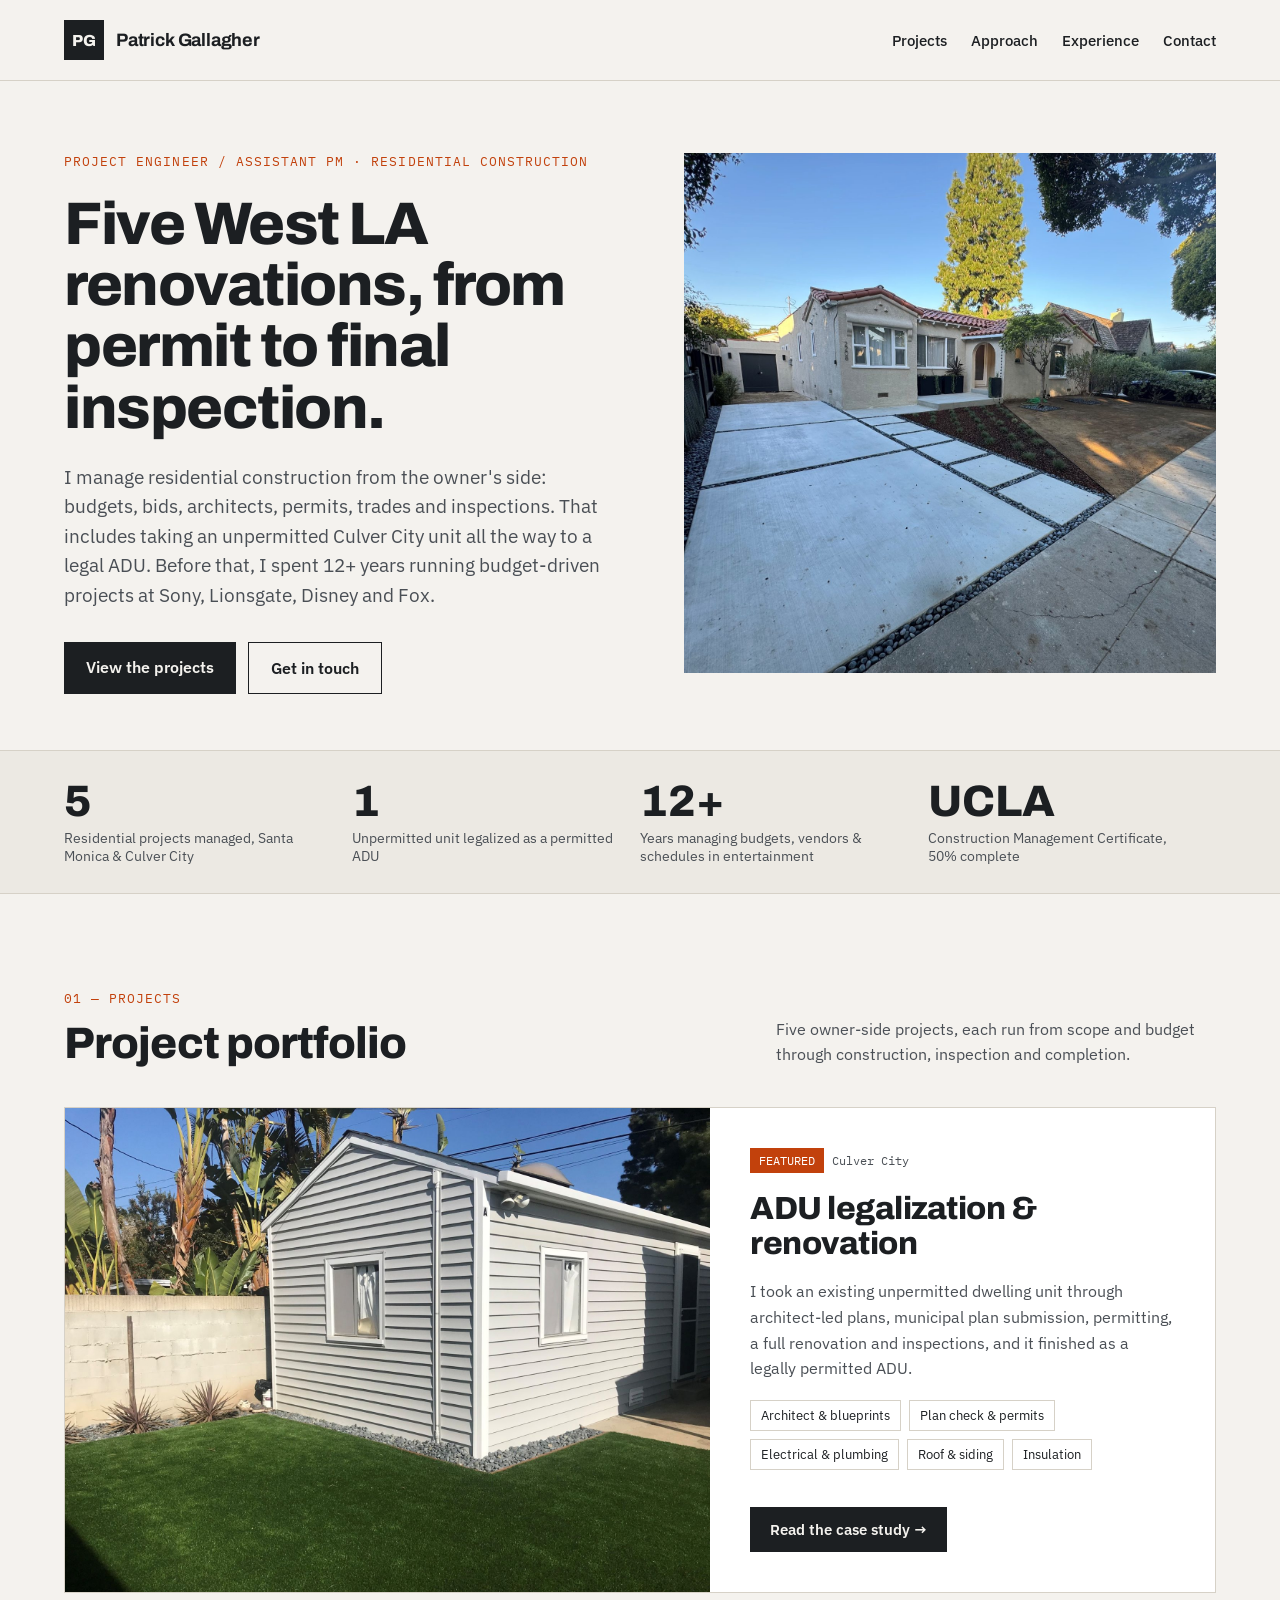
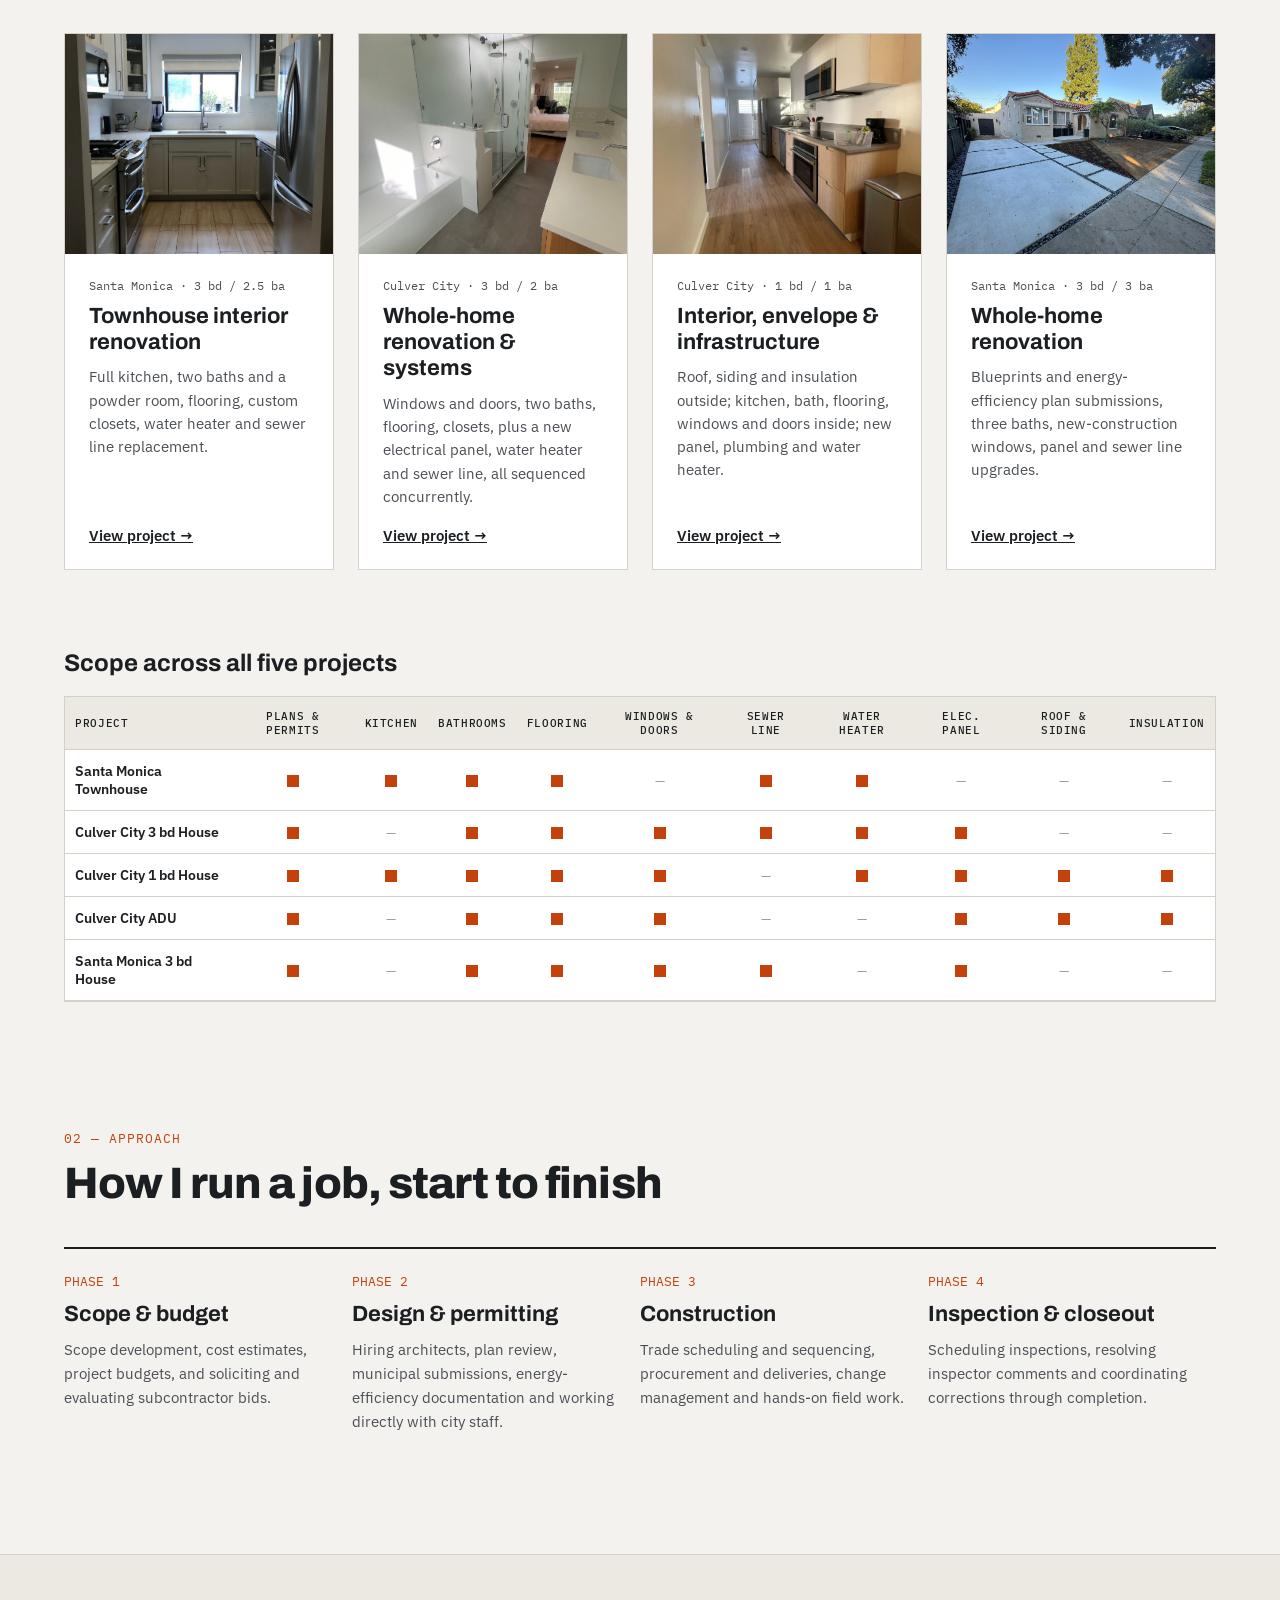
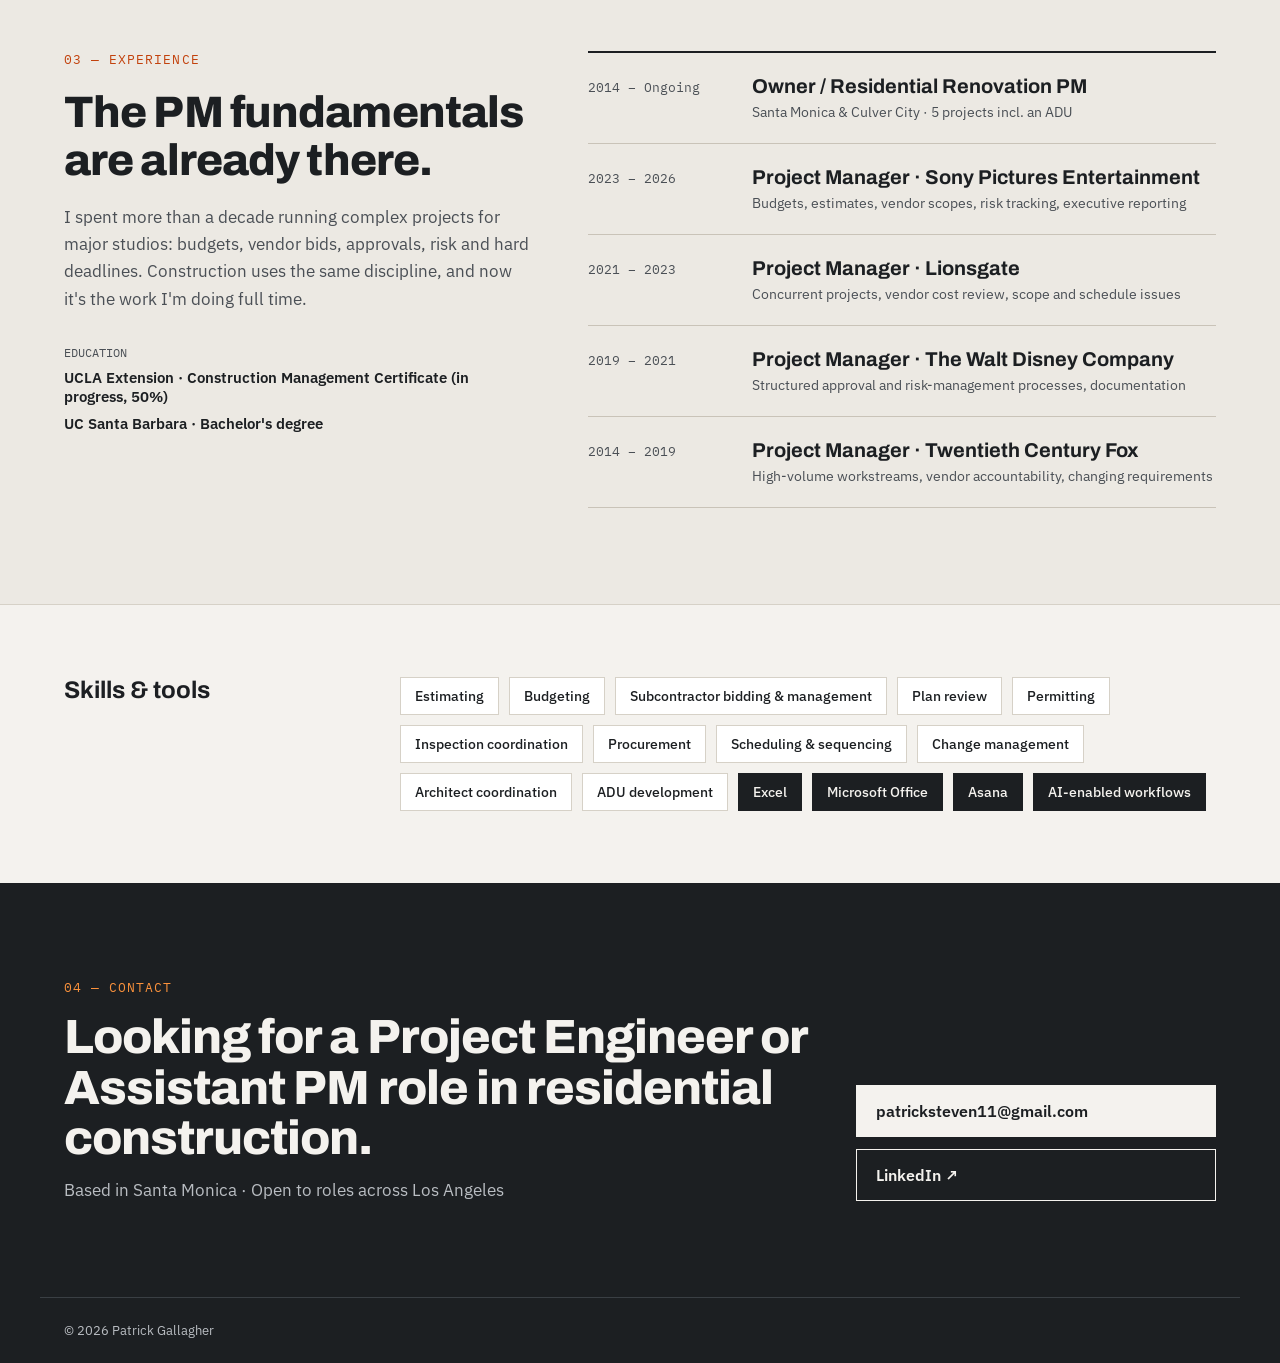
==== index.html @ 3f06aaa2 "Add files via upload" ====
<!doctype html>
<html lang="en">
<head>
<meta charset="utf-8">
<meta name="viewport" content="width=device-width, initial-scale=1">
<title>Patrick Gallagher | Construction Project Portfolio</title>
<meta name="description" content="Owner-side residential construction PM: five West LA renovations, including an unpermitted Culver City unit legalized as an ADU.">
<meta property="og:title" content="Patrick Gallagher | Construction Project Portfolio">
<meta property="og:description" content="Owner-side residential construction PM: five West LA renovations, including an unpermitted Culver City unit legalized as an ADU.">
<link rel="preconnect" href="https://fonts.googleapis.com">
<link rel="preconnect" href="https://fonts.gstatic.com" crossorigin>
<link href="https://fonts.googleapis.com/css2?family=Archivo:wght@500;600;700;800&family=IBM+Plex+Mono:wght@400;500&family=IBM+Plex+Sans:wght@400;500;600&display=swap" rel="stylesheet">
<link rel="stylesheet" href="/styles.css">
</head>
<body>
<header class="top"><nav class="wrap" aria-label="Primary"><a href="/" class="brand"><span class="mark">PG</span><span class="name">Patrick Gallagher</span></a>
<div class="navlinks"><a href="#projects">Projects</a><a href="#approach">Approach</a><a href="#experience">Experience</a><a href="#contact">Contact</a></div></nav></header>
<main>
<section id="top" class="wrap hero">
<div class="copy">
<p class="eyebrow">Project Engineer / Assistant PM · Residential Construction</p>
<h1>Five West LA renovations, from permit to final inspection.</h1>
<p class="lede">I manage residential construction from the owner's side: budgets, bids, architects, permits, trades and inspections. That includes taking an unpermitted Culver City unit all the way to a legal ADU. Before that, I spent 12+ years running budget-driven projects at Sony, Lionsgate, Disney and Fox.</p>
<div class="cta"><a class="btn btn-dark" href="#projects">View the projects</a><a class="btn btn-line" href="#contact">Get in touch</a></div>
</div>
<img src="/images/sm5-front-after.jpg" alt="Finished front of the Santa Monica house with new concrete driveway, walkway and front landscaping" style="flex:1 1 440px;min-width:0;height:520px;object-position:30% 60%">
</section>
<section class="stats" aria-label="At a glance"><div class="wrap">
<div class="stat"><b>5</b><span>Residential projects managed, Santa Monica &amp; Culver City</span></div>
<div class="stat"><b>1</b><span>Unpermitted unit legalized as a permitted ADU</span></div>
<div class="stat"><b>12+</b><span>Years managing budgets, vendors &amp; schedules in entertainment</span></div>
<div class="stat"><b>UCLA</b><span>Construction Management Certificate, 50% complete</span></div>
</div></section>
<section id="projects" class="wrap sec">
<div class="sechead"><div><p class="eyebrow">01 — Projects</p><h2 class="big">Project portfolio</h2></div>
<p style="margin:0;max-width:440px;font-size:16px;line-height:1.55;color:#4A4F55">Five owner-side projects, each run from scope and budget through construction, inspection and completion.</p></div>
<article class="featured">
<img src="/images/adu-after.jpg" alt="Finished Culver City ADU with new siding, windows and landscaping">
<div class="body">
<div style="display:flex;flex-wrap:wrap;gap:8px;align-items:center"><span class="tag">FEATURED</span><span class="mono muted" style="font-size:12px">Culver City</span></div>
<h3 class="disp" style="margin:0;font-weight:800;font-size:32px;line-height:1.1;letter-spacing:-.015em">ADU legalization &amp; renovation</h3>
<p style="margin:0;font-size:16px;line-height:1.6;color:#4A4F55">I took an existing unpermitted dwelling unit through architect-led plans, municipal plan submission, permitting, a full renovation and inspections, and it finished as a legally permitted ADU.</p>
<ul class="chips"><li>Architect &amp; blueprints</li><li>Plan check &amp; permits</li><li>Electrical &amp; plumbing</li><li>Roof &amp; siding</li><li>Insulation</li></ul>
<a class="btn btn-dark" href="/culver-city-adu" style="margin-top:auto;align-self:flex-start;font-size:15px;padding:13px 20px">Read the case study →</a>
</div></article>
<div class="cards">
<article class="card"><img src="/images/smth-kitchen-after.jpg" alt="Finished townhouse kitchen with gray shaker cabinets, quartz counters and stainless appliances" loading="lazy" style="object-position:center 55%"><div class="body"><span class="mono muted" style="font-size:12px">Santa Monica · 3 bd / 2.5 ba</span><h3>Townhouse interior renovation</h3><p>Full kitchen, two baths and a powder room, flooring, custom closets, water heater and sewer line replacement.</p><a class="more" href="/santa-monica-townhouse">View project →</a></div></article>
<article class="card"><img src="/images/cc2-bath1-after.jpg" alt="Finished primary bathroom with glass shower, soaking tub and double vanity" loading="lazy" style="object-position:center 55%"><div class="body"><span class="mono muted" style="font-size:12px">Culver City · 3 bd / 2 ba</span><h3>Whole-home renovation &amp; systems</h3><p>Windows and doors, two baths, flooring, closets, plus a new electrical panel, water heater and sewer line, all sequenced concurrently.</p><a class="more" href="/culver-city-3bd">View project →</a></div></article>
<article class="card"><img src="/images/cc1-kitchen-after.jpg" alt="New kitchen in the Culver City one-bedroom house" loading="lazy" style="object-position:center 60%"><div class="body"><span class="mono muted" style="font-size:12px">Culver City · 1 bd / 1 ba</span><h3>Interior, envelope &amp; infrastructure</h3><p>Roof, siding and insulation outside; kitchen, bath, flooring, windows and doors inside; new panel, plumbing and water heater.</p><a class="more" href="/culver-city-1bd">View project →</a></div></article>
<article class="card"><img src="/images/sm5-front-after.jpg" alt="Finished front of the Santa Monica house with new driveway and walkway" loading="lazy" style="object-position:center 55%"><div class="body"><span class="mono muted" style="font-size:12px">Santa Monica · 3 bd / 3 ba</span><h3>Whole-home renovation</h3><p>Blueprints and energy-efficiency plan submissions, three baths, new-construction windows, panel and sewer line upgrades.</p><a class="more" href="/santa-monica-house">View project →</a></div></article>
</div>
</section>
<section class="wrap" aria-labelledby="matrix-h" style="padding-top:48px;padding-bottom:32px;display:flex;flex-direction:column;gap:20px"><h3 id="matrix-h" class="disp" style="margin:0;font-weight:700;font-size:24px">Scope across all five projects</h3><div class="matrix"><table><thead><tr><th scope="col">Project</th><th scope="col">Plans &amp; Permits</th><th scope="col">Kitchen</th><th scope="col">Bathrooms</th><th scope="col">Flooring</th><th scope="col">Windows &amp; doors</th><th scope="col">Sewer line</th><th scope="col">Water heater</th><th scope="col">Elec. panel</th><th scope="col">Roof &amp; siding</th><th scope="col">Insulation</th></tr></thead><tbody><tr><th scope="row">Santa Monica Townhouse</th><td><span class="yes" role="img" aria-label="Included"></span></td><td><span class="yes" role="img" aria-label="Included"></span></td><td><span class="yes" role="img" aria-label="Included"></span></td><td><span class="yes" role="img" aria-label="Included"></span></td><td><span class="no" aria-label="Not included">—</span></td><td><span class="yes" role="img" aria-label="Included"></span></td><td><span class="yes" role="img" aria-label="Included"></span></td><td><span class="no" aria-label="Not included">—</span></td><td><span class="no" aria-label="Not included">—</span></td><td><span class="no" aria-label="Not included">—</span></td></tr><tr><th scope="row">Culver City 3 bd House</th><td><span class="yes" role="img" aria-label="Included"></span></td><td><span class="no" aria-label="Not included">—</span></td><td><span class="yes" role="img" aria-label="Included"></span></td><td><span class="yes" role="img" aria-label="Included"></span></td><td><span class="yes" role="img" aria-label="Included"></span></td><td><span class="yes" role="img" aria-label="Included"></span></td><td><span class="yes" role="img" aria-label="Included"></span></td><td><span class="yes" role="img" aria-label="Included"></span></td><td><span class="no" aria-label="Not included">—</span></td><td><span class="no" aria-label="Not included">—</span></td></tr><tr><th scope="row">Culver City 1 bd House</th><td><span class="yes" role="img" aria-label="Included"></span></td><td><span class="yes" role="img" aria-label="Included"></span></td><td><span class="yes" role="img" aria-label="Included"></span></td><td><span class="yes" role="img" aria-label="Included"></span></td><td><span class="yes" role="img" aria-label="Included"></span></td><td><span class="no" aria-label="Not included">—</span></td><td><span class="yes" role="img" aria-label="Included"></span></td><td><span class="yes" role="img" aria-label="Included"></span></td><td><span class="yes" role="img" aria-label="Included"></span></td><td><span class="yes" role="img" aria-label="Included"></span></td></tr><tr><th scope="row">Culver City ADU</th><td><span class="yes" role="img" aria-label="Included"></span></td><td><span class="no" aria-label="Not included">—</span></td><td><span class="yes" role="img" aria-label="Included"></span></td><td><span class="yes" role="img" aria-label="Included"></span></td><td><span class="yes" role="img" aria-label="Included"></span></td><td><span class="no" aria-label="Not included">—</span></td><td><span class="no" aria-label="Not included">—</span></td><td><span class="yes" role="img" aria-label="Included"></span></td><td><span class="yes" role="img" aria-label="Included"></span></td><td><span class="yes" role="img" aria-label="Included"></span></td></tr><tr><th scope="row">Santa Monica 3 bd House</th><td><span class="yes" role="img" aria-label="Included"></span></td><td><span class="no" aria-label="Not included">—</span></td><td><span class="yes" role="img" aria-label="Included"></span></td><td><span class="yes" role="img" aria-label="Included"></span></td><td><span class="yes" role="img" aria-label="Included"></span></td><td><span class="yes" role="img" aria-label="Included"></span></td><td><span class="no" aria-label="Not included">—</span></td><td><span class="yes" role="img" aria-label="Included"></span></td><td><span class="no" aria-label="Not included">—</span></td><td><span class="no" aria-label="Not included">—</span></td></tr></tbody></table></div></section>
<section id="approach" class="wrap" style="padding-top:96px;padding-bottom:96px;display:flex;flex-direction:column;gap:40px"><div style="display:flex;flex-direction:column;gap:12px"><p class="eyebrow">02 — Approach</p><h2 class="big" style="max-width:760px">How I run a job, start to finish</h2></div><ol class="phases"><li><span class="mono accent" style="font-size:13px">PHASE 1</span><h3>Scope &amp; budget</h3><p>Scope development, cost estimates, project budgets, and soliciting and evaluating subcontractor bids.</p></li><li><span class="mono accent" style="font-size:13px">PHASE 2</span><h3>Design &amp; permitting</h3><p>Hiring architects, plan review, municipal submissions, energy-efficiency documentation and working directly with city staff.</p></li><li><span class="mono accent" style="font-size:13px">PHASE 3</span><h3>Construction</h3><p>Trade scheduling and sequencing, procurement and deliveries, change management and hands-on field work.</p></li><li><span class="mono accent" style="font-size:13px">PHASE 4</span><h3>Inspection &amp; closeout</h3><p>Scheduling inspections, resolving inspector comments and coordinating corrections through completion.</p></li></ol></section>
<section id="experience" class="exp"><div class="wrap"><div class="intro"><p class="eyebrow">03 — Experience</p><h2 class="big">The PM fundamentals are already there.</h2>
<p style="margin:0;font-size:17px;line-height:1.6;color:#4A4F55">I spent more than a decade running complex projects for major studios: budgets, vendor bids, approvals, risk and hard deadlines. Construction uses the same discipline, and now it's the work I'm doing full time.</p>
<div style="display:flex;flex-direction:column;gap:8px;padding-top:12px"><span class="mono muted" style="font-size:12px">EDUCATION</span><span style="font-size:15px;font-weight:600">UCLA Extension · Construction Management Certificate (in progress, 50%)</span><span style="font-size:15px;font-weight:600">UC Santa Barbara · Bachelor's degree</span></div></div><ol class="jobs"><li><span class="when">2014 – Ongoing</span><div class="what"><b>Owner / Residential Renovation PM</b><span>Santa Monica &amp; Culver City · 5 projects incl. an ADU</span></div></li><li><span class="when">2023 – 2026</span><div class="what"><b>Project Manager · Sony Pictures Entertainment</b><span>Budgets, estimates, vendor scopes, risk tracking, executive reporting</span></div></li><li><span class="when">2021 – 2023</span><div class="what"><b>Project Manager · Lionsgate</b><span>Concurrent projects, vendor cost review, scope and schedule issues</span></div></li><li><span class="when">2019 – 2021</span><div class="what"><b>Project Manager · The Walt Disney Company</b><span>Structured approval and risk-management processes, documentation</span></div></li><li><span class="when">2014 – 2019</span><div class="what"><b>Project Manager · Twentieth Century Fox</b><span>High-volume workstreams, vendor accountability, changing requirements</span></div></li></ol></div></section>
<section class="wrap skills" aria-labelledby="skills-h"><h2 id="skills-h">Skills &amp; tools</h2><ul><li>Estimating</li><li>Budgeting</li><li>Subcontractor bidding &amp; management</li><li>Plan review</li><li>Permitting</li><li>Inspection coordination</li><li>Procurement</li><li>Scheduling &amp; sequencing</li><li>Change management</li><li>Architect coordination</li><li>ADU development</li><li class="tool">Excel</li><li class="tool">Microsoft Office</li><li class="tool">Asana</li><li class="tool">AI-enabled workflows</li></ul></section>
<section id="contact" class="contact"><div class="wrap main">
<div style="flex:1 1 520px;min-width:0;display:flex;flex-direction:column;gap:16px"><p class="eyebrow" style="color:#FB923C">04 — Contact</p><h2>Looking for a Project Engineer or Assistant PM role in residential construction.</h2><p style="margin:0;font-size:17px;color:#B9BDC2">Based in Santa Monica · Open to roles across Los Angeles</p></div>
<div class="links"><a class="solid" href="mailto:patricksteven11@gmail.com">patricksteven11@gmail.com</a><a href="https://www.linkedin.com/in/patrick-gallagher-b975808/" target="_blank" rel="noopener">LinkedIn ↗</a></div>
</div><div class="wrap foot">© 2026 Patrick Gallagher</div></section>
</main>
</body>
</html>
---- styles.css ----
*{box-sizing:border-box}
body{margin:0;background:#F4F2EE;color:#1C1F22;font-family:'IBM Plex Sans',system-ui,sans-serif}
a{color:#1C1F22}a:hover{color:#9A3412}
img{display:block;width:100%;object-fit:cover}
.wrap{max-width:1200px;margin:0 auto;padding-left:24px;padding-right:24px}
.mono{font-family:'IBM Plex Mono',monospace}
.disp{font-family:'Archivo',sans-serif}
.eyebrow{margin:0;font-family:'IBM Plex Mono',monospace;font-size:13px;letter-spacing:.08em;text-transform:uppercase;color:#C2410C}
.muted{color:#4A4F55}
.accent{color:#C2410C}
.btn{text-decoration:none;display:inline-block;padding:15px 22px;font-weight:600;font-size:16px}
.btn-dark{background:#1C1F22;color:#F4F2EE}.btn-dark:hover{color:#FB923C}
.btn-line{border:1px solid #1C1F22}
.btn-accent{background:#C2410C;color:#fff}.btn-accent:hover{color:#fff;background:#9A3412}
.ph{background-color:#E4E0D8;background-image:repeating-linear-gradient(135deg,rgba(28,31,34,.06) 0 1px,transparent 1px 14px);border:1px dashed #8C877E;display:flex;align-items:flex-end;padding:16px}
.ph span{font-family:'IBM Plex Mono',monospace;font-size:12px;background:#F4F2EE;padding:6px 10px;color:#4A4F55}

/* header */
header.top{border-bottom:1px solid #D6D1C7}
header.top nav{display:flex;flex-wrap:wrap;align-items:center;justify-content:space-between;gap:16px;padding-top:20px;padding-bottom:20px}
.brand{text-decoration:none;display:flex;align-items:center;gap:12px}
.brand .mark{width:40px;height:40px;background:#1C1F22;color:#F4F2EE;display:flex;align-items:center;justify-content:center;font-family:'Archivo',sans-serif;font-weight:800;font-size:16px}
.brand .name{font-family:'Archivo',sans-serif;font-weight:700;font-size:18px;letter-spacing:-.01em}
.navlinks{display:flex;flex-wrap:wrap;align-items:center;gap:4px 24px;font-size:15px;font-weight:500}
.navlinks a{text-decoration:none;padding:10px 0}
.navlinks a.btn-accent{padding:11px 18px}

/* home */
.hero{display:flex;flex-wrap:wrap;gap:48px;align-items:stretch;padding-top:72px;padding-bottom:56px}
.hero .copy{flex:1 1 480px;min-width:0;display:flex;flex-direction:column;gap:24px;justify-content:center}
.hero h1{margin:0;font-family:'Archivo',sans-serif;font-weight:800;font-size:60px;line-height:1.02;letter-spacing:-.025em}
.hero p.lede{margin:0;font-size:19px;line-height:1.55;color:#4A4F55;max-width:560px}
.hero .ph{flex:1 1 440px;min-width:0;height:520px}
.cta{display:flex;flex-wrap:wrap;gap:12px;margin-top:8px}
.stats{border-top:1px solid #D6D1C7;border-bottom:1px solid #D6D1C7;background:#ECE9E3}
.stats .wrap{display:grid;grid-template-columns:repeat(auto-fit,minmax(220px,1fr))}
.stat{padding:28px 24px 28px 0;display:flex;flex-direction:column;gap:6px}
.stat b{font-family:'Archivo',sans-serif;font-weight:800;font-size:44px;line-height:1}
.stat span{font-size:14px;color:#4A4F55}
.sec{padding-top:96px;padding-bottom:32px;display:flex;flex-direction:column;gap:40px}
.sechead{display:flex;flex-wrap:wrap;justify-content:space-between;align-items:flex-end;gap:16px}
.sechead>div{display:flex;flex-direction:column;gap:12px}
h2.big{margin:0;font-family:'Archivo',sans-serif;font-weight:800;font-size:44px;letter-spacing:-.02em}
.featured{display:flex;flex-wrap:wrap;background:#fff;border:1px solid #D6D1C7}
.featured img{flex:1 1 520px;min-width:0;min-height:420px;object-position:center 40%}
.featured .body{flex:1 1 380px;min-width:0;padding:40px;display:flex;flex-direction:column;gap:18px}
.tag{font-family:'IBM Plex Mono',monospace;font-size:12px;padding:5px 9px;background:#C2410C;color:#fff}
.chips{margin:0;padding:0;list-style:none;display:flex;flex-wrap:wrap;gap:8px;font-size:13px}
.chips li{padding:6px 10px;border:1px solid #D6D1C7}
.cards{display:grid;grid-template-columns:repeat(auto-fit,minmax(250px,1fr));gap:24px}
.card{background:#fff;border:1px solid #D6D1C7;display:flex;flex-direction:column}
.card img{height:220px}
.card .body{padding:24px;display:flex;flex-direction:column;gap:10px;flex:1}
.card h3{margin:0;font-family:'Archivo',sans-serif;font-weight:700;font-size:22px;line-height:1.2}
.card p{margin:0;font-size:15px;line-height:1.55;color:#4A4F55}
.card a.more{margin-top:auto;padding-top:8px;font-weight:600;font-size:15px}
.matrix{overflow-x:auto;background:#fff;border:1px solid #D6D1C7}
.matrix table{width:100%;min-width:860px;border-collapse:collapse}
.matrix th,.matrix td{border-bottom:1px solid #D6D1C7;padding:12px 10px;text-align:center;font-size:13px}
.matrix th:first-child,.matrix td:first-child{text-align:left}
.matrix thead tr{font-family:'IBM Plex Mono',monospace;text-transform:uppercase;letter-spacing:.04em;background:#ECE9E3}
.matrix thead th{font-weight:500;font-size:11px}
.matrix tbody th{font-weight:600;font-size:14px}
.matrix .yes{display:inline-block;width:12px;height:12px;background:#C2410C;vertical-align:middle}
.matrix .no{color:#A39E94}
.phases{margin:0;padding:0;list-style:none;display:grid;grid-template-columns:repeat(auto-fit,minmax(240px,1fr));border-top:2px solid #1C1F22}
.phases li{padding:24px 24px 24px 0;display:flex;flex-direction:column;gap:12px}
.phases h3{margin:0;font-family:'Archivo',sans-serif;font-weight:700;font-size:22px}
.phases p{margin:0;font-size:15px;line-height:1.6;color:#4A4F55}
.exp{background:#ECE9E3;border-top:1px solid #D6D1C7;border-bottom:1px solid #D6D1C7}
.exp .wrap{padding-top:96px;padding-bottom:96px;display:flex;flex-wrap:wrap;gap:56px}
.exp .intro{flex:1 1 360px;min-width:0;display:flex;flex-direction:column;gap:20px}
.jobs{flex:1 1 520px;min-width:0;margin:0;padding:0;list-style:none;display:flex;flex-direction:column}
.jobs li{padding:22px 0;border-top:1px solid #C9C3B8;display:flex;flex-wrap:wrap;gap:8px 24px}
.jobs li:first-child{border-top:2px solid #1C1F22}
.jobs li:last-child{border-bottom:1px solid #C9C3B8}
.jobs .when{flex:0 0 140px;font-family:'IBM Plex Mono',monospace;font-size:13px;color:#4A4F55;padding-top:4px}
.jobs .what{flex:1 1 280px;display:flex;flex-direction:column;gap:6px}
.jobs .what b{font-family:'Archivo',sans-serif;font-weight:700;font-size:20px}
.jobs .what span{font-size:14px;color:#4A4F55}
.skills{padding-top:72px;padding-bottom:72px;display:flex;flex-wrap:wrap;gap:32px 56px}
.skills h2{flex:0 1 280px;margin:0;font-family:'Archivo',sans-serif;font-weight:700;font-size:24px}
.skills ul{flex:1 1 560px;min-width:0;margin:0;padding:0;list-style:none;display:flex;flex-wrap:wrap;gap:10px;font-size:14px;font-weight:500}
.skills li{padding:9px 14px;background:#fff;border:1px solid #D6D1C7}
.skills li.tool{background:#1C1F22;color:#F4F2EE;border-color:#1C1F22}
.contact{background:#1C1F22;color:#F4F2EE}
.contact .wrap.main{padding-top:96px;padding-bottom:96px;display:flex;flex-wrap:wrap;gap:40px;justify-content:space-between;align-items:flex-end}
.contact h2{margin:0;font-family:'Archivo',sans-serif;font-weight:800;font-size:48px;line-height:1.05;letter-spacing:-.02em}
.contact .links{flex:0 1 360px;display:flex;flex-direction:column;gap:12px}
.contact .links a{text-decoration:none;padding:15px 19px;font-weight:600;font-size:16px;color:#F4F2EE;border:1px solid #F4F2EE}
.contact .links a.solid{background:#F4F2EE;color:#1C1F22}
.contact .links a.dim{border-color:#5A5F64}
.contact .foot{padding-top:24px;padding-bottom:24px;border-top:1px solid #3A3F44;font-size:13px;color:#B9BDC2}

/* project pages */
.ptitle{padding-top:64px;padding-bottom:40px;display:flex;flex-direction:column;gap:20px}
.ptitle h1{margin:0;font-family:'Archivo',sans-serif;font-weight:800;font-size:56px;line-height:1.04;letter-spacing:-.025em;max-width:920px}
.ptitle p.lede{margin:0;font-size:19px;line-height:1.55;color:#4A4F55;max-width:740px}
.heroimg{display:grid;grid-template-columns:repeat(auto-fit,minmax(320px,1fr));gap:16px}
figure{margin:0;display:flex;flex-direction:column;gap:8px}
figcaption.tag2{font-family:'IBM Plex Mono',monospace;font-size:12px;color:#4A4F55}
.pbody{padding-top:72px;padding-bottom:72px;display:flex;flex-wrap:wrap;gap:56px;align-items:flex-start}
.pbody .main{flex:999 1 560px;min-width:0;display:flex;flex-direction:column;gap:48px}
.pbody .main>div{display:flex;flex-direction:column;gap:14px}
.pbody h2{margin:0;font-family:'Archivo',sans-serif;font-weight:700;font-size:28px}
.pbody ul.managed{margin:0;padding-left:20px;display:flex;flex-direction:column;gap:10px;font-size:17px;line-height:1.55;color:#33383D}
.pbody p{margin:0;font-size:17px;line-height:1.65;color:#4A4F55}
.scope{display:grid;grid-template-columns:repeat(auto-fit,minmax(220px,1fr));border-top:2px solid #1C1F22}
.scope div{padding:16px 16px 16px 0;border-bottom:1px solid #D6D1C7;display:flex;flex-direction:column;gap:4px}
.scope span{font-family:'IBM Plex Mono',monospace;font-size:11px;color:#C2410C}
.scope b{font-weight:600}
.side{flex:1 1 300px;min-width:0;display:flex;flex-direction:column;gap:16px}
.facts{background:#fff;border:1px solid #D6D1C7}
.facts .hd{padding:16px 24px;background:#1C1F22;color:#F4F2EE;font-family:'IBM Plex Mono',monospace;font-size:12px;letter-spacing:.06em}
.facts dl{margin:0;padding:8px 24px 16px;display:grid;grid-template-columns:auto 1fr;gap:0 16px;font-size:15px}
.facts dt,.facts dd{padding:12px 0;border-bottom:1px solid #E4E0D8}
.facts dt{color:#4A4F55}.facts dd{margin:0;font-weight:600}
.facts dt:last-of-type,.facts dd:last-of-type{border-bottom:0}
.onsite{background:#ECE9E3}
.onsite.first{border-top:1px solid #D6D1C7}
.onsite.last{border-bottom:1px solid #D6D1C7}
.onsite .wrap{padding-top:24px;padding-bottom:56px;display:flex;flex-direction:column;gap:28px}
.onsite.first .wrap{padding-top:72px}
.onsite.last .wrap{padding-bottom:72px}
.onsite .hd{display:flex;flex-direction:column;gap:8px}
.onsite .hd p{margin:0;font-family:'IBM Plex Mono',monospace;font-size:12px;color:#C2410C}
.onsite h2{margin:0;font-family:'Archivo',sans-serif;font-weight:700;font-size:28px}
.grid{display:grid;gap:16px}
.g260{grid-template-columns:repeat(auto-fit,minmax(260px,1fr))}
.g200{grid-template-columns:repeat(auto-fit,minmax(200px,1fr))}
.g320{grid-template-columns:repeat(auto-fit,minmax(320px,1fr))}
.grid figure{gap:10px}
.grid figcaption{font-size:15px;color:#33383D}
.split{display:flex;flex-wrap:wrap;gap:32px;align-items:center}
.split img{flex:1 1 540px;min-width:0;height:430px}
.split .txt{flex:1 1 300px;min-width:0;display:flex;flex-direction:column;gap:10px}
.split .txt p{margin:0;font-size:17px;line-height:1.6;color:#4A4F55}
.next{padding-top:64px;padding-bottom:96px;display:flex;flex-wrap:wrap;justify-content:space-between;gap:16px}

@media (max-width:640px){
  .hero h1{font-size:40px}.ptitle h1{font-size:38px}h2.big{font-size:34px}.contact h2{font-size:34px}
  .hero .ph{height:320px}
  img[style*="height"]{height:300px!important}
  .featured .body{padding:24px}
}
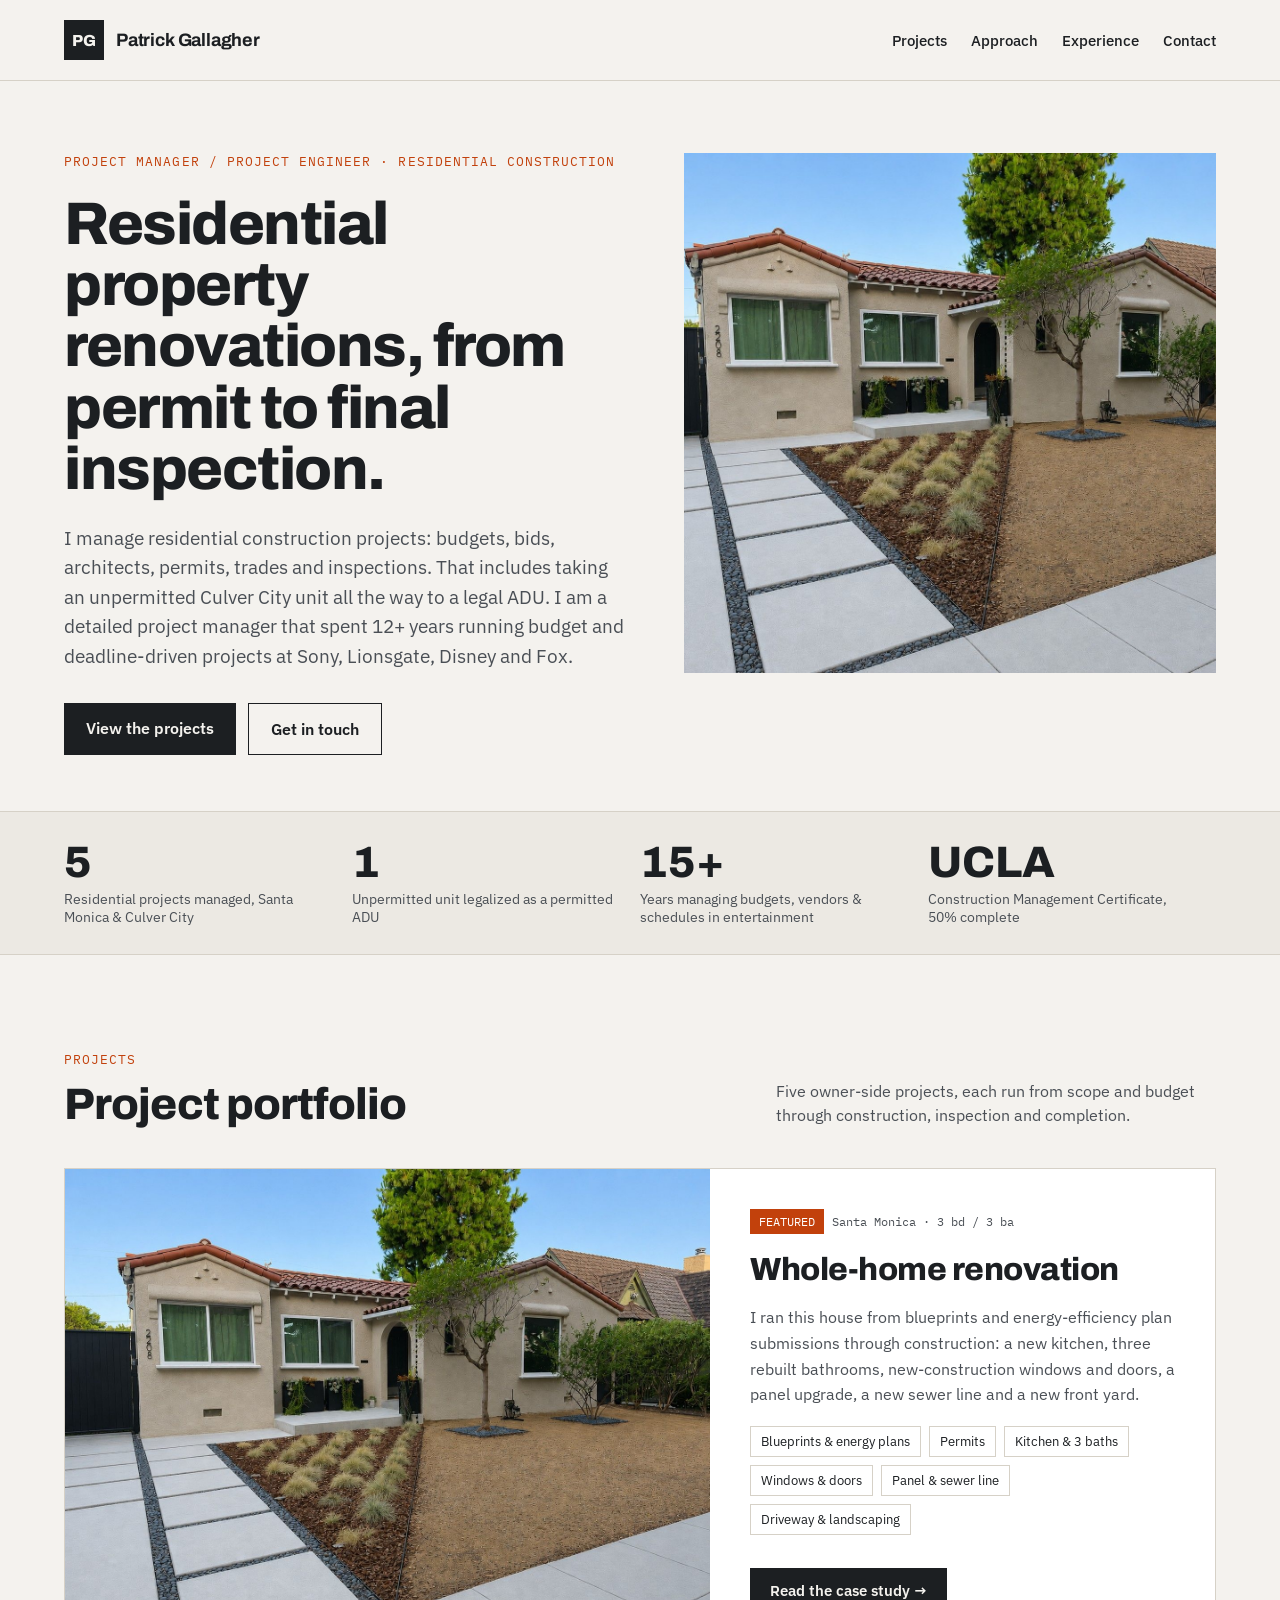
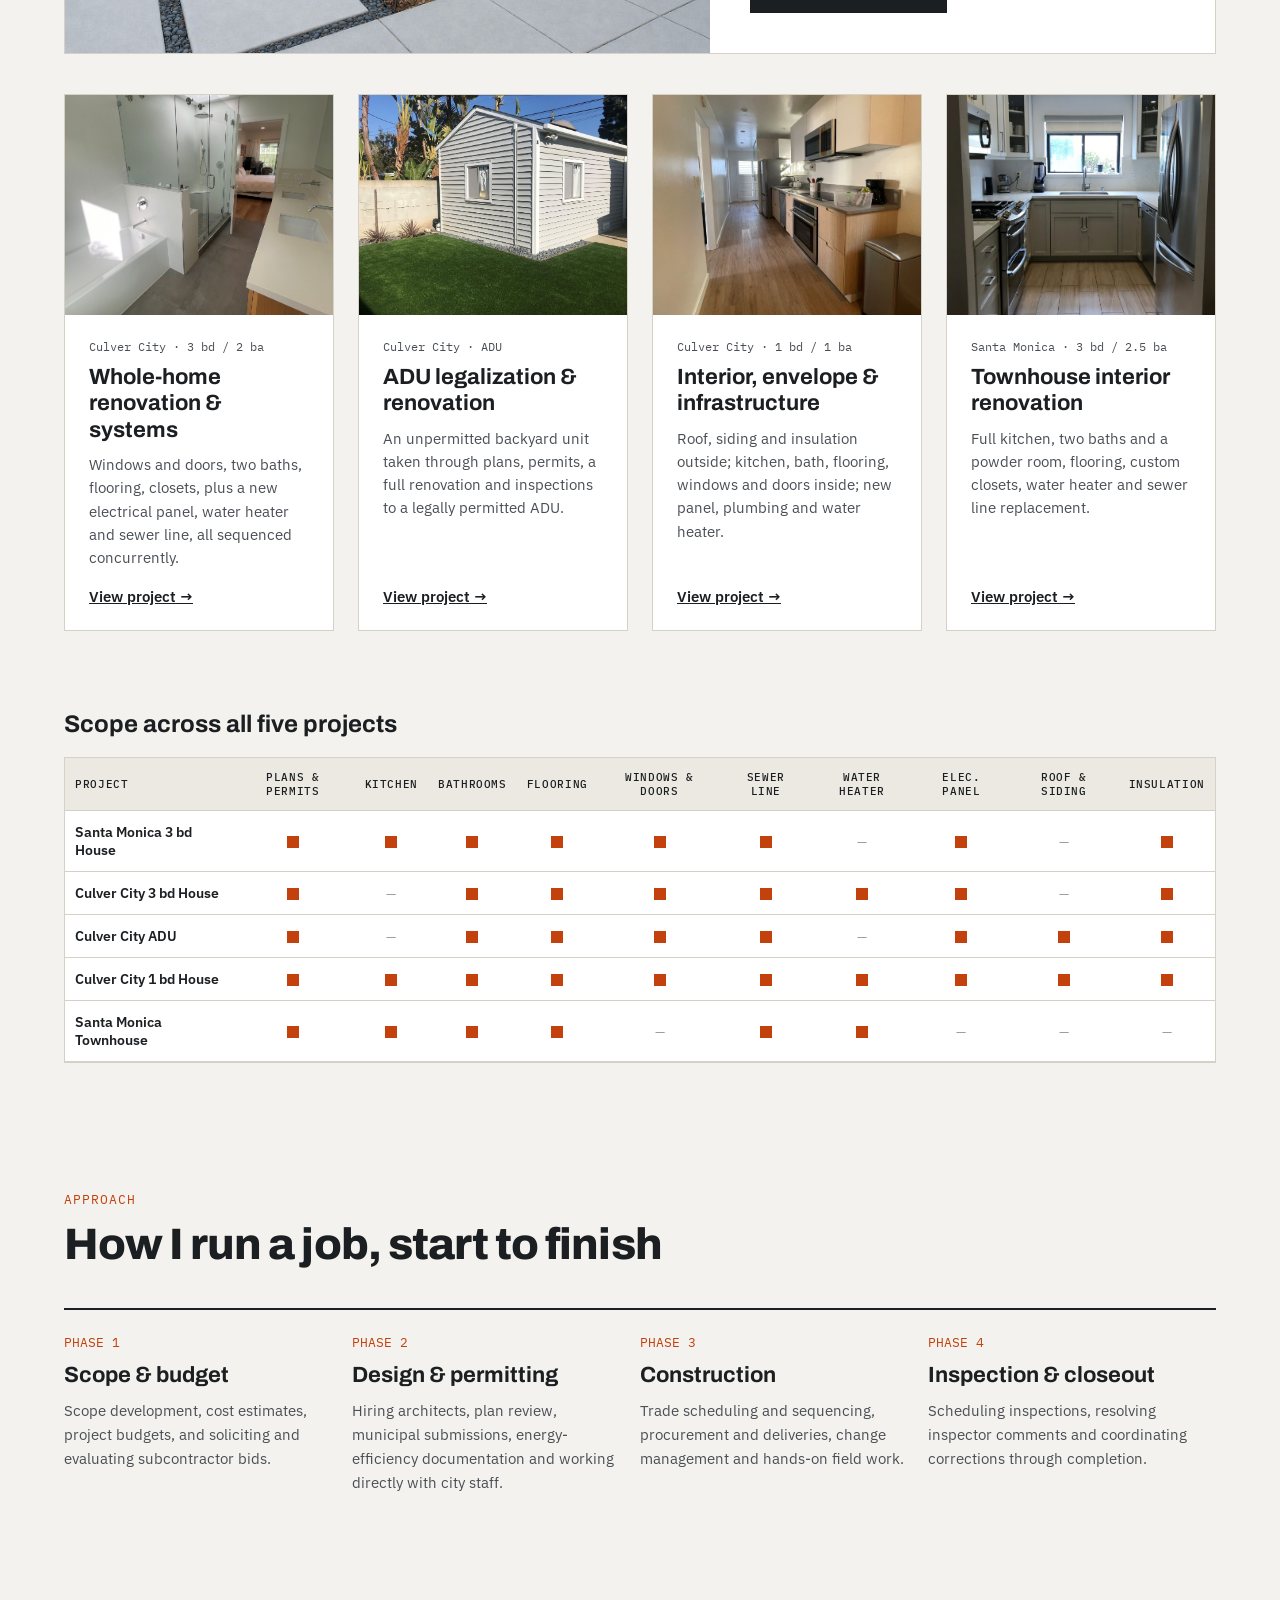
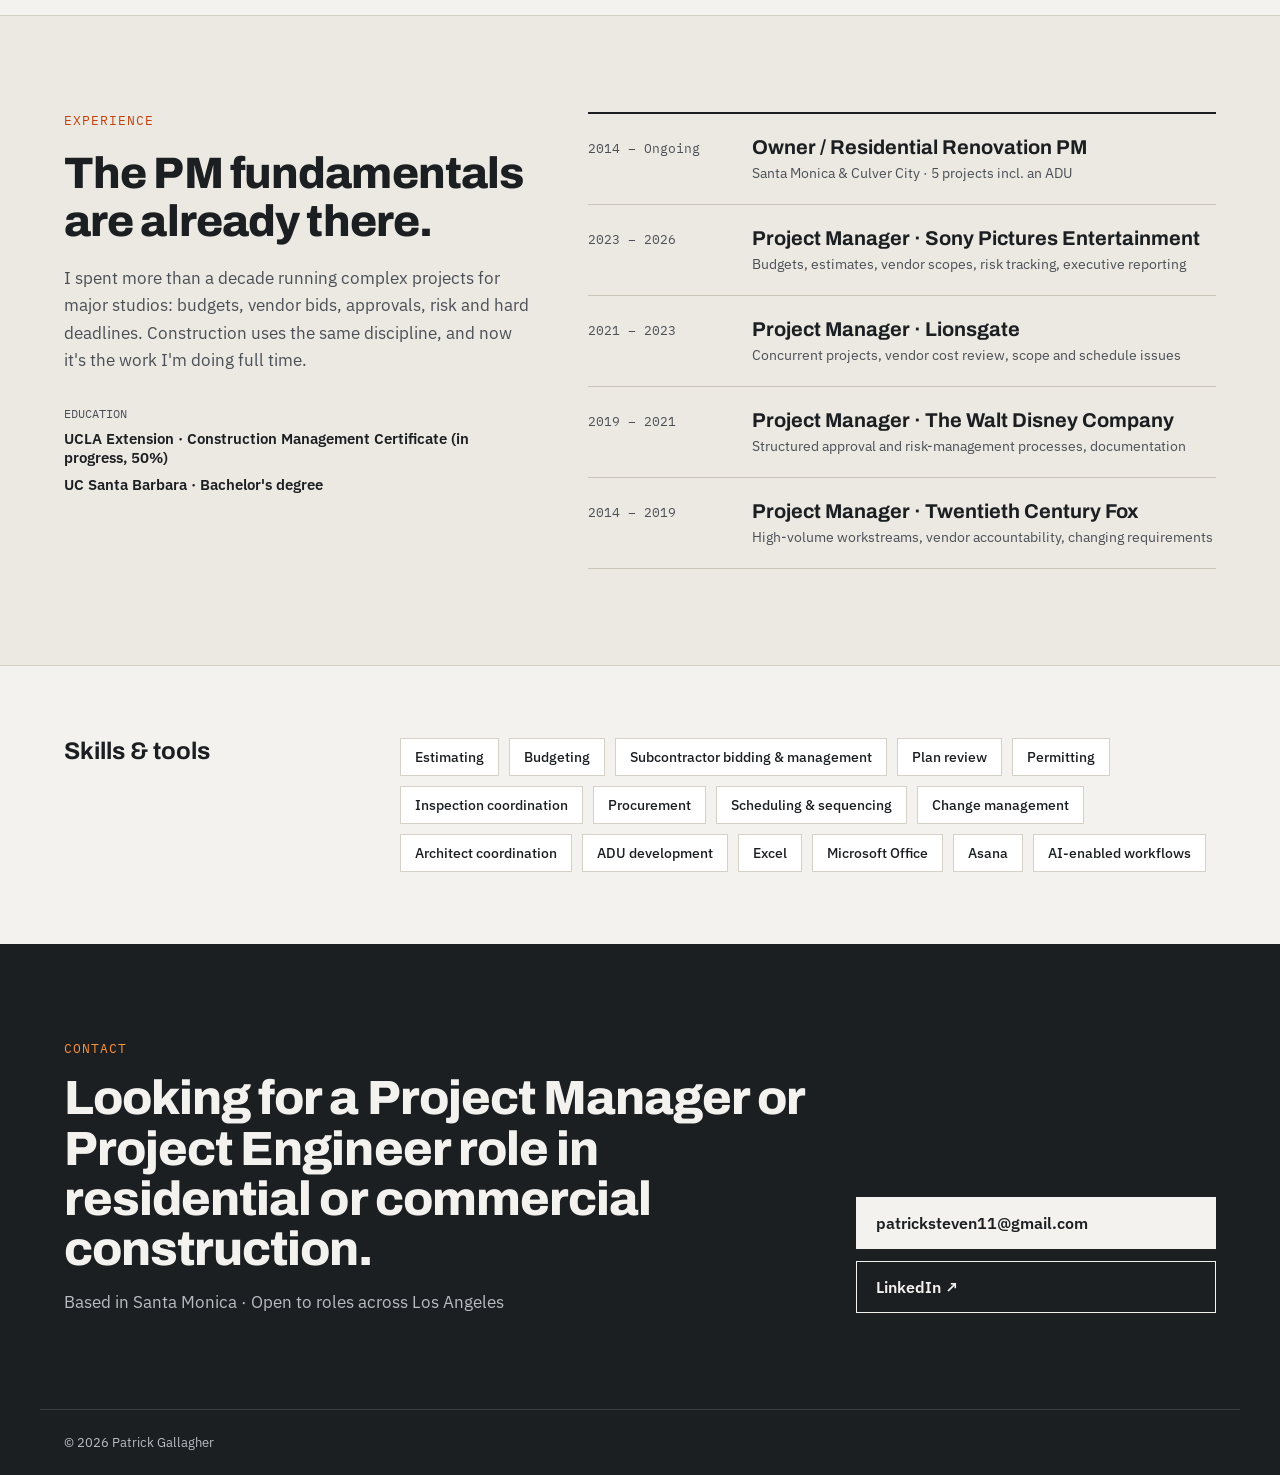
==== commit 191515d6: "Add files via upload" ====
--- a/index.html
+++ b/index.html
@@ -18,46 +18,46 @@
 <main>
 <section id="top" class="wrap hero">
 <div class="copy">
-<p class="eyebrow">Project Engineer / Assistant PM · Residential Construction</p>
-<h1>Five West LA renovations, from permit to final inspection.</h1>
-<p class="lede">I manage residential construction from the owner's side: budgets, bids, architects, permits, trades and inspections. That includes taking an unpermitted Culver City unit all the way to a legal ADU. Before that, I spent 12+ years running budget-driven projects at Sony, Lionsgate, Disney and Fox.</p>
+<p class="eyebrow">PROJECT MANAGER / PROJECT ENGINEER · RESIDENTIAL CONSTRUCTION</p>
+<h1>Residential property renovations, from permit to final inspection.</h1>
+<p class="lede">I manage residential construction projects: budgets, bids, architects, permits, trades and inspections. That includes taking an unpermitted Culver City unit all the way to a legal ADU. I am a detailed project manager that spent 12+ years running budget and deadline-driven projects at Sony, Lionsgate, Disney and Fox.</p>
 <div class="cta"><a class="btn btn-dark" href="#projects">View the projects</a><a class="btn btn-line" href="#contact">Get in touch</a></div>
 </div>
-<img src="/images/sm5-front-after.jpg" alt="Finished front of the Santa Monica house with new concrete driveway, walkway and front landscaping" style="flex:1 1 440px;min-width:0;height:520px;object-position:30% 60%">
+<img src="/images/sm5-featured.jpg" alt="Finished front of the Santa Monica house with new concrete walkway pads, river-rock joints and drought-tolerant planting" style="flex:1 1 440px;min-width:0;height:520px;object-position:35% 50%">
 </section>
 <section class="stats" aria-label="At a glance"><div class="wrap">
 <div class="stat"><b>5</b><span>Residential projects managed, Santa Monica &amp; Culver City</span></div>
 <div class="stat"><b>1</b><span>Unpermitted unit legalized as a permitted ADU</span></div>
-<div class="stat"><b>12+</b><span>Years managing budgets, vendors &amp; schedules in entertainment</span></div>
+<div class="stat"><b>15+</b><span>Years managing budgets, vendors &amp; schedules in entertainment</span></div>
 <div class="stat"><b>UCLA</b><span>Construction Management Certificate, 50% complete</span></div>
 </div></section>
 <section id="projects" class="wrap sec">
-<div class="sechead"><div><p class="eyebrow">01 — Projects</p><h2 class="big">Project portfolio</h2></div>
+<div class="sechead"><div><p class="eyebrow">PROJECTS</p><h2 class="big">Project portfolio</h2></div>
 <p style="margin:0;max-width:440px;font-size:16px;line-height:1.55;color:#4A4F55">Five owner-side projects, each run from scope and budget through construction, inspection and completion.</p></div>
 <article class="featured">
-<img src="/images/adu-after.jpg" alt="Finished Culver City ADU with new siding, windows and landscaping">
+<img src="/images/sm5-featured.jpg" alt="Finished front of the Santa Monica house with new concrete walkway pads, river-rock joints and drought-tolerant planting" style="object-position:center 50%">
 <div class="body">
-<div style="display:flex;flex-wrap:wrap;gap:8px;align-items:center"><span class="tag">FEATURED</span><span class="mono muted" style="font-size:12px">Culver City</span></div>
-<h3 class="disp" style="margin:0;font-weight:800;font-size:32px;line-height:1.1;letter-spacing:-.015em">ADU legalization &amp; renovation</h3>
-<p style="margin:0;font-size:16px;line-height:1.6;color:#4A4F55">I took an existing unpermitted dwelling unit through architect-led plans, municipal plan submission, permitting, a full renovation and inspections, and it finished as a legally permitted ADU.</p>
-<ul class="chips"><li>Architect &amp; blueprints</li><li>Plan check &amp; permits</li><li>Electrical &amp; plumbing</li><li>Roof &amp; siding</li><li>Insulation</li></ul>
-<a class="btn btn-dark" href="/culver-city-adu" style="margin-top:auto;align-self:flex-start;font-size:15px;padding:13px 20px">Read the case study →</a>
+<div style="display:flex;flex-wrap:wrap;gap:8px;align-items:center"><span class="tag">FEATURED</span><span class="mono muted" style="font-size:12px">Santa Monica · 3 bd / 3 ba</span></div>
+<h3 class="disp" style="margin:0;font-weight:800;font-size:32px;line-height:1.1;letter-spacing:-.015em">Whole-home renovation</h3>
+<p style="margin:0;font-size:16px;line-height:1.6;color:#4A4F55">I ran this house from blueprints and energy-efficiency plan submissions through construction: a new kitchen, three rebuilt bathrooms, new-construction windows and doors, a panel upgrade, a new sewer line and a new front yard.</p>
+<ul class="chips"><li>Blueprints &amp; energy plans</li><li>Permits</li><li>Kitchen &amp; 3 baths</li><li>Windows &amp; doors</li><li>Panel &amp; sewer line</li><li>Driveway &amp; landscaping</li></ul>
+<a class="btn btn-dark" href="/santa-monica-house" style="margin-top:auto;align-self:flex-start;font-size:15px;padding:13px 20px">Read the case study →</a>
 </div></article>
 <div class="cards">
+<article class="card"><img src="/images/cc2-bath1-after.jpg" alt="Finished primary bathroom with glass shower, soaking tub and double vanity" loading="lazy" style="object-position:center 55%"><div class="body"><span class="mono muted" style="font-size:12px">Culver City · 3 bd / 2 ba</span><h3>Whole-home renovation &amp; systems</h3><p>Windows and doors, two baths, flooring, closets, plus a new electrical panel, water heater and sewer line, all sequenced concurrently.</p><a class="more" href="/culver-city-3bd">View project →</a></div></article>
+<article class="card"><img src="/images/adu-after.jpg" alt="Finished Culver City ADU with new siding, windows and landscaping" loading="lazy" style="object-position:center 45%"><div class="body"><span class="mono muted" style="font-size:12px">Culver City · ADU</span><h3>ADU legalization &amp; renovation</h3><p>An unpermitted backyard unit taken through plans, permits, a full renovation and inspections to a legally permitted ADU.</p><a class="more" href="/culver-city-adu">View project →</a></div></article>
+<article class="card"><img src="/images/cc1-kitchen-after.jpg" alt="New kitchen in the Culver City one-bedroom house" loading="lazy" style="object-position:center 60%"><div class="body"><span class="mono muted" style="font-size:12px">Culver City · 1 bd / 1 ba</span><h3>Interior, envelope &amp; infrastructure</h3><p>Roof, siding and insulation outside; kitchen, bath, flooring, windows and doors inside; new panel, plumbing and water heater.</p><a class="more" href="/culver-city-1bd">View project →</a></div></article>
 <article class="card"><img src="/images/smth-kitchen-after.jpg" alt="Finished townhouse kitchen with gray shaker cabinets, quartz counters and stainless appliances" loading="lazy" style="object-position:center 55%"><div class="body"><span class="mono muted" style="font-size:12px">Santa Monica · 3 bd / 2.5 ba</span><h3>Townhouse interior renovation</h3><p>Full kitchen, two baths and a powder room, flooring, custom closets, water heater and sewer line replacement.</p><a class="more" href="/santa-monica-townhouse">View project →</a></div></article>
-<article class="card"><img src="/images/cc2-bath1-after.jpg" alt="Finished primary bathroom with glass shower, soaking tub and double vanity" loading="lazy" style="object-position:center 55%"><div class="body"><span class="mono muted" style="font-size:12px">Culver City · 3 bd / 2 ba</span><h3>Whole-home renovation &amp; systems</h3><p>Windows and doors, two baths, flooring, closets, plus a new electrical panel, water heater and sewer line, all sequenced concurrently.</p><a class="more" href="/culver-city-3bd">View project →</a></div></article>
-<article class="card"><img src="/images/cc1-kitchen-after.jpg" alt="New kitchen in the Culver City one-bedroom house" loading="lazy" style="object-position:center 60%"><div class="body"><span class="mono muted" style="font-size:12px">Culver City · 1 bd / 1 ba</span><h3>Interior, envelope &amp; infrastructure</h3><p>Roof, siding and insulation outside; kitchen, bath, flooring, windows and doors inside; new panel, plumbing and water heater.</p><a class="more" href="/culver-city-1bd">View project →</a></div></article>
-<article class="card"><img src="/images/sm5-front-after.jpg" alt="Finished front of the Santa Monica house with new driveway and walkway" loading="lazy" style="object-position:center 55%"><div class="body"><span class="mono muted" style="font-size:12px">Santa Monica · 3 bd / 3 ba</span><h3>Whole-home renovation</h3><p>Blueprints and energy-efficiency plan submissions, three baths, new-construction windows, panel and sewer line upgrades.</p><a class="more" href="/santa-monica-house">View project →</a></div></article>
 </div>
 </section>
-<section class="wrap" aria-labelledby="matrix-h" style="padding-top:48px;padding-bottom:32px;display:flex;flex-direction:column;gap:20px"><h3 id="matrix-h" class="disp" style="margin:0;font-weight:700;font-size:24px">Scope across all five projects</h3><div class="matrix"><table><thead><tr><th scope="col">Project</th><th scope="col">Plans &amp; Permits</th><th scope="col">Kitchen</th><th scope="col">Bathrooms</th><th scope="col">Flooring</th><th scope="col">Windows &amp; doors</th><th scope="col">Sewer line</th><th scope="col">Water heater</th><th scope="col">Elec. panel</th><th scope="col">Roof &amp; siding</th><th scope="col">Insulation</th></tr></thead><tbody><tr><th scope="row">Santa Monica Townhouse</th><td><span class="yes" role="img" aria-label="Included"></span></td><td><span class="yes" role="img" aria-label="Included"></span></td><td><span class="yes" role="img" aria-label="Included"></span></td><td><span class="yes" role="img" aria-label="Included"></span></td><td><span class="no" aria-label="Not included">—</span></td><td><span class="yes" role="img" aria-label="Included"></span></td><td><span class="yes" role="img" aria-label="Included"></span></td><td><span class="no" aria-label="Not included">—</span></td><td><span class="no" aria-label="Not included">—</span></td><td><span class="no" aria-label="Not included">—</span></td></tr><tr><th scope="row">Culver City 3 bd House</th><td><span class="yes" role="img" aria-label="Included"></span></td><td><span class="no" aria-label="Not included">—</span></td><td><span class="yes" role="img" aria-label="Included"></span></td><td><span class="yes" role="img" aria-label="Included"></span></td><td><span class="yes" role="img" aria-label="Included"></span></td><td><span class="yes" role="img" aria-label="Included"></span></td><td><span class="yes" role="img" aria-label="Included"></span></td><td><span class="yes" role="img" aria-label="Included"></span></td><td><span class="no" aria-label="Not included">—</span></td><td><span class="no" aria-label="Not included">—</span></td></tr><tr><th scope="row">Culver City 1 bd House</th><td><span class="yes" role="img" aria-label="Included"></span></td><td><span class="yes" role="img" aria-label="Included"></span></td><td><span class="yes" role="img" aria-label="Included"></span></td><td><span class="yes" role="img" aria-label="Included"></span></td><td><span class="yes" role="img" aria-label="Included"></span></td><td><span class="no" aria-label="Not included">—</span></td><td><span class="yes" role="img" aria-label="Included"></span></td><td><span class="yes" role="img" aria-label="Included"></span></td><td><span class="yes" role="img" aria-label="Included"></span></td><td><span class="yes" role="img" aria-label="Included"></span></td></tr><tr><th scope="row">Culver City ADU</th><td><span class="yes" role="img" aria-label="Included"></span></td><td><span class="no" aria-label="Not included">—</span></td><td><span class="yes" role="img" aria-label="Included"></span></td><td><span class="yes" role="img" aria-label="Included"></span></td><td><span class="yes" role="img" aria-label="Included"></span></td><td><span class="no" aria-label="Not included">—</span></td><td><span class="no" aria-label="Not included">—</span></td><td><span class="yes" role="img" aria-label="Included"></span></td><td><span class="yes" role="img" aria-label="Included"></span></td><td><span class="yes" role="img" aria-label="Included"></span></td></tr><tr><th scope="row">Santa Monica 3 bd House</th><td><span class="yes" role="img" aria-label="Included"></span></td><td><span class="no" aria-label="Not included">—</span></td><td><span class="yes" role="img" aria-label="Included"></span></td><td><span class="yes" role="img" aria-label="Included"></span></td><td><span class="yes" role="img" aria-label="Included"></span></td><td><span class="yes" role="img" aria-label="Included"></span></td><td><span class="no" aria-label="Not included">—</span></td><td><span class="yes" role="img" aria-label="Included"></span></td><td><span class="no" aria-label="Not included">—</span></td><td><span class="no" aria-label="Not included">—</span></td></tr></tbody></table></div></section>
-<section id="approach" class="wrap" style="padding-top:96px;padding-bottom:96px;display:flex;flex-direction:column;gap:40px"><div style="display:flex;flex-direction:column;gap:12px"><p class="eyebrow">02 — Approach</p><h2 class="big" style="max-width:760px">How I run a job, start to finish</h2></div><ol class="phases"><li><span class="mono accent" style="font-size:13px">PHASE 1</span><h3>Scope &amp; budget</h3><p>Scope development, cost estimates, project budgets, and soliciting and evaluating subcontractor bids.</p></li><li><span class="mono accent" style="font-size:13px">PHASE 2</span><h3>Design &amp; permitting</h3><p>Hiring architects, plan review, municipal submissions, energy-efficiency documentation and working directly with city staff.</p></li><li><span class="mono accent" style="font-size:13px">PHASE 3</span><h3>Construction</h3><p>Trade scheduling and sequencing, procurement and deliveries, change management and hands-on field work.</p></li><li><span class="mono accent" style="font-size:13px">PHASE 4</span><h3>Inspection &amp; closeout</h3><p>Scheduling inspections, resolving inspector comments and coordinating corrections through completion.</p></li></ol></section>
-<section id="experience" class="exp"><div class="wrap"><div class="intro"><p class="eyebrow">03 — Experience</p><h2 class="big">The PM fundamentals are already there.</h2>
+<section class="wrap" aria-labelledby="matrix-h" style="padding-top:48px;padding-bottom:32px;display:flex;flex-direction:column;gap:20px"><h3 id="matrix-h" class="disp" style="margin:0;font-weight:700;font-size:24px">Scope across all five projects</h3><div class="matrix"><table><thead><tr><th scope="col">Project</th><th scope="col">Plans &amp; Permits</th><th scope="col">Kitchen</th><th scope="col">Bathrooms</th><th scope="col">Flooring</th><th scope="col">Windows &amp; doors</th><th scope="col">Sewer line</th><th scope="col">Water heater</th><th scope="col">Elec. panel</th><th scope="col">Roof &amp; siding</th><th scope="col">Insulation</th></tr></thead><tbody><tr><th scope="row">Santa Monica 3 bd House</th><td><span class="yes" role="img" aria-label="Included"></span></td><td><span class="yes" role="img" aria-label="Included"></span></td><td><span class="yes" role="img" aria-label="Included"></span></td><td><span class="yes" role="img" aria-label="Included"></span></td><td><span class="yes" role="img" aria-label="Included"></span></td><td><span class="yes" role="img" aria-label="Included"></span></td><td><span class="no" aria-label="Not included">—</span></td><td><span class="yes" role="img" aria-label="Included"></span></td><td><span class="no" aria-label="Not included">—</span></td><td><span class="yes" role="img" aria-label="Included"></span></td></tr><tr><th scope="row">Culver City 3 bd House</th><td><span class="yes" role="img" aria-label="Included"></span></td><td><span class="no" aria-label="Not included">—</span></td><td><span class="yes" role="img" aria-label="Included"></span></td><td><span class="yes" role="img" aria-label="Included"></span></td><td><span class="yes" role="img" aria-label="Included"></span></td><td><span class="yes" role="img" aria-label="Included"></span></td><td><span class="yes" role="img" aria-label="Included"></span></td><td><span class="yes" role="img" aria-label="Included"></span></td><td><span class="no" aria-label="Not included">—</span></td><td><span class="yes" role="img" aria-label="Included"></span></td></tr><tr><th scope="row">Culver City ADU</th><td><span class="yes" role="img" aria-label="Included"></span></td><td><span class="no" aria-label="Not included">—</span></td><td><span class="yes" role="img" aria-label="Included"></span></td><td><span class="yes" role="img" aria-label="Included"></span></td><td><span class="yes" role="img" aria-label="Included"></span></td><td><span class="yes" role="img" aria-label="Included"></span></td><td><span class="no" aria-label="Not included">—</span></td><td><span class="yes" role="img" aria-label="Included"></span></td><td><span class="yes" role="img" aria-label="Included"></span></td><td><span class="yes" role="img" aria-label="Included"></span></td></tr><tr><th scope="row">Culver City 1 bd House</th><td><span class="yes" role="img" aria-label="Included"></span></td><td><span class="yes" role="img" aria-label="Included"></span></td><td><span class="yes" role="img" aria-label="Included"></span></td><td><span class="yes" role="img" aria-label="Included"></span></td><td><span class="yes" role="img" aria-label="Included"></span></td><td><span class="yes" role="img" aria-label="Included"></span></td><td><span class="yes" role="img" aria-label="Included"></span></td><td><span class="yes" role="img" aria-label="Included"></span></td><td><span class="yes" role="img" aria-label="Included"></span></td><td><span class="yes" role="img" aria-label="Included"></span></td></tr><tr><th scope="row">Santa Monica Townhouse</th><td><span class="yes" role="img" aria-label="Included"></span></td><td><span class="yes" role="img" aria-label="Included"></span></td><td><span class="yes" role="img" aria-label="Included"></span></td><td><span class="yes" role="img" aria-label="Included"></span></td><td><span class="no" aria-label="Not included">—</span></td><td><span class="yes" role="img" aria-label="Included"></span></td><td><span class="yes" role="img" aria-label="Included"></span></td><td><span class="no" aria-label="Not included">—</span></td><td><span class="no" aria-label="Not included">—</span></td><td><span class="no" aria-label="Not included">—</span></td></tr></tbody></table></div></section>
+<section id="approach" class="wrap" style="padding-top:96px;padding-bottom:96px;display:flex;flex-direction:column;gap:40px"><div style="display:flex;flex-direction:column;gap:12px"><p class="eyebrow">APPROACH</p><h2 class="big" style="max-width:760px">How I run a job, start to finish</h2></div><ol class="phases"><li><span class="mono accent" style="font-size:13px">PHASE 1</span><h3>Scope &amp; budget</h3><p>Scope development, cost estimates, project budgets, and soliciting and evaluating subcontractor bids.</p></li><li><span class="mono accent" style="font-size:13px">PHASE 2</span><h3>Design &amp; permitting</h3><p>Hiring architects, plan review, municipal submissions, energy-efficiency documentation and working directly with city staff.</p></li><li><span class="mono accent" style="font-size:13px">PHASE 3</span><h3>Construction</h3><p>Trade scheduling and sequencing, procurement and deliveries, change management and hands-on field work.</p></li><li><span class="mono accent" style="font-size:13px">PHASE 4</span><h3>Inspection &amp; closeout</h3><p>Scheduling inspections, resolving inspector comments and coordinating corrections through completion.</p></li></ol></section>
+<section id="experience" class="exp"><div class="wrap"><div class="intro"><p class="eyebrow">EXPERIENCE</p><h2 class="big">The PM fundamentals are already there.</h2>
 <p style="margin:0;font-size:17px;line-height:1.6;color:#4A4F55">I spent more than a decade running complex projects for major studios: budgets, vendor bids, approvals, risk and hard deadlines. Construction uses the same discipline, and now it's the work I'm doing full time.</p>
 <div style="display:flex;flex-direction:column;gap:8px;padding-top:12px"><span class="mono muted" style="font-size:12px">EDUCATION</span><span style="font-size:15px;font-weight:600">UCLA Extension · Construction Management Certificate (in progress, 50%)</span><span style="font-size:15px;font-weight:600">UC Santa Barbara · Bachelor's degree</span></div></div><ol class="jobs"><li><span class="when">2014 – Ongoing</span><div class="what"><b>Owner / Residential Renovation PM</b><span>Santa Monica &amp; Culver City · 5 projects incl. an ADU</span></div></li><li><span class="when">2023 – 2026</span><div class="what"><b>Project Manager · Sony Pictures Entertainment</b><span>Budgets, estimates, vendor scopes, risk tracking, executive reporting</span></div></li><li><span class="when">2021 – 2023</span><div class="what"><b>Project Manager · Lionsgate</b><span>Concurrent projects, vendor cost review, scope and schedule issues</span></div></li><li><span class="when">2019 – 2021</span><div class="what"><b>Project Manager · The Walt Disney Company</b><span>Structured approval and risk-management processes, documentation</span></div></li><li><span class="when">2014 – 2019</span><div class="what"><b>Project Manager · Twentieth Century Fox</b><span>High-volume workstreams, vendor accountability, changing requirements</span></div></li></ol></div></section>
-<section class="wrap skills" aria-labelledby="skills-h"><h2 id="skills-h">Skills &amp; tools</h2><ul><li>Estimating</li><li>Budgeting</li><li>Subcontractor bidding &amp; management</li><li>Plan review</li><li>Permitting</li><li>Inspection coordination</li><li>Procurement</li><li>Scheduling &amp; sequencing</li><li>Change management</li><li>Architect coordination</li><li>ADU development</li><li class="tool">Excel</li><li class="tool">Microsoft Office</li><li class="tool">Asana</li><li class="tool">AI-enabled workflows</li></ul></section>
+<section class="wrap skills" aria-labelledby="skills-h"><h2 id="skills-h">Skills &amp; tools</h2><ul><li>Estimating</li><li>Budgeting</li><li>Subcontractor bidding &amp; management</li><li>Plan review</li><li>Permitting</li><li>Inspection coordination</li><li>Procurement</li><li>Scheduling &amp; sequencing</li><li>Change management</li><li>Architect coordination</li><li>ADU development</li><li>Excel</li><li>Microsoft Office</li><li>Asana</li><li>AI-enabled workflows</li></ul></section>
 <section id="contact" class="contact"><div class="wrap main">
-<div style="flex:1 1 520px;min-width:0;display:flex;flex-direction:column;gap:16px"><p class="eyebrow" style="color:#FB923C">04 — Contact</p><h2>Looking for a Project Engineer or Assistant PM role in residential construction.</h2><p style="margin:0;font-size:17px;color:#B9BDC2">Based in Santa Monica · Open to roles across Los Angeles</p></div>
+<div style="flex:1 1 520px;min-width:0;display:flex;flex-direction:column;gap:16px"><p class="eyebrow" style="color:#FB923C">CONTACT</p><h2>Looking for a Project Manager or Project Engineer role in residential or commercial construction.</h2><p style="margin:0;font-size:17px;color:#B9BDC2">Based in Santa Monica · Open to roles across Los Angeles</p></div>
 <div class="links"><a class="solid" href="mailto:patricksteven11@gmail.com">patricksteven11@gmail.com</a><a href="https://www.linkedin.com/in/patrick-gallagher-b975808/" target="_blank" rel="noopener">LinkedIn ↗</a></div>
 </div><div class="wrap foot">© 2026 Patrick Gallagher</div></section>
 </main>
